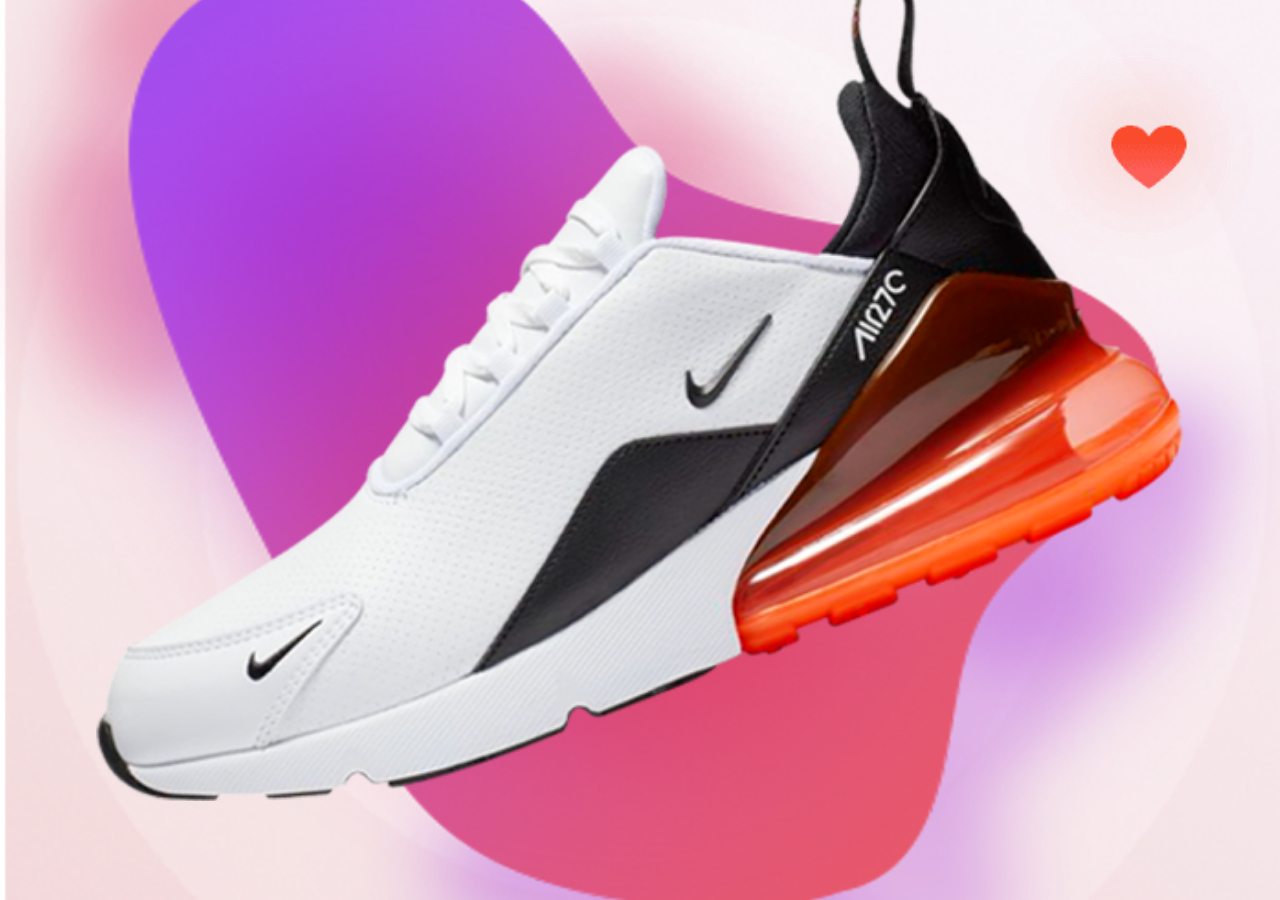
==== shoe/index.html @ 59b0e568 "commit" ====
<!doctype html>
<html lang="en" rem="750">
<head>
    <meta charset="UTF-8">
    <meta name="viewport"
          content="width=device-width, user-scalable=no, initial-scale=1.0, maximum-scale=1.0, minimum-scale=1.0">
    <meta http-equiv="X-UA-Compatible" content="ie=edge">
    <title>NIKE运动鞋</title>
    <link rel="stylesheet" href="css/swiper.css">
    <link rel="stylesheet" href="css/animate.min.css">
    <Link rel="stylesheet" href="css/index.css">
    <link rel="stylesheet" href="css/u-reset.min.css">
    <style>
        
    
    </style>
</head>
<body>
<div class="swiper-container">
    <div class="swiper-wrapper">

        <div class="swiper-slide slide1" >

            <img src="img/fav.png" class="fav ani" 
            swiper-animate-effect="zoomIn"
            swiper-animate-duration="0.2s">
            <img src="img/鞋.png" class="xie shoes ani" swiper-animate-effect="rollIn"
            swiper-animate-duration="0.5s"
            swiper-animate-delay="0.4s">
            <img src="img/back.png" class="back block ani"
            swiper-animate-effect="zoomIn"
            swiper-animate-duration="0.5s">
            <div class="arrow" style="font-size:16px;">∨</div>
        </div>
        <div class="swiper-slide slide2">
            <img src="img/zhuangshi2.png" class="title ani"
            swiper-animate-effect="bounceInDown"
            swiper-animate-duration="0.3s">
            <img src="img/slide2/shoes.png" class="shoes ani"
            swiper-animate-effect="rollIn"
            swiper-animate-duration="0.3s"
            swiper-animate-delay="0.4s">
            <div class="tool-box">
                <div class="arrow">∨</div>
                <div class="line"></div>
                <h4 class="sub-title">远离枯燥的旧式人生</h4>
                <h2 class="title2">做个自由自在的野孩子</h2>
                <p class="desc">Keep away from the dull old-fationed life,be a<br> free wild child!</p>
            </div>
        </div>
        <div class="swiper-slide">

            
        </div>
        <div class="swiper-slide">
        </div>
    </div>
</div>
<script src="js/swiper.min.js"></script>
<script src="js/swiper.animate1.0.3.min.js"></script>
<script>

    var swiper = new Swiper('.swiper-container',{
    	direction:"vertical",
    	height:window.innerHeight,
    	on:{
      init: function(){
        swiperAnimateCache(this); //隐藏动画元素 
        swiperAnimate(this); //初始化完成开始动画
      }, 
      slideChangeTransitionEnd: function(){ 
        swiperAnimate(this); //每个slide切换结束时也运行当前slide动画
        //this.slides.eq(this.activeIndex).find('.ani').removeClass('ani'); 动画只展现一次，去除ani类名
      } 
    }
    });
</script>
</body>
</html>
---- shoe/css/index.css ----
/*公共样式 开始*/
html{
	overflow: hidden;
}
.line{
	width:0.52rem;
	height: 0.09rem;
	border-radius: 0.09rem;
	background-image: linear-gradient(0deg,#fc666e 0%,#f9461f 100%);
}
.arrow{
	width:0.66rem;
	height: 0.66rem;
	border-radius: 50%;
	text-align: center;
	line-height: 0.66rem;
	color: #fff;
	background-image: linear-gradient(0deg,#fc666e 0%,#f9461f 100%);
	border: 0.07rem solid rgba(255,255,255,0.8);
	position: absolute;
	margin: auto;
	left: 0;
	right: 0;
	bottom: 0.2rem;
/*引用动画*/
animation: arrowfadein 1s ease alternate infinite;
-webkit-animation:arrowfadein 1s ease alternate infinite;
}

/*定义动画*/
@keyframes arrowfadein {
	0%{
		opacity: 1;
		transform:translateY(0rem)
		-webkit-transform:translateY(0rem);
	}
	100%{
		opacity: 0.3;
		transform:translateY(-0.2rem)
		-webkit-transform:translateY(-0.2rem);
	}
}
.swiper-slide .title{
	margin-top: 0.7rem;
	margin-left: 0.6rem;
	width: 1.65rem;
}
/*公共样式 结束*/
*{
	padding: 0;
	margin: 0 auto;
	font-size: 16px;
}
.swiper-container {
	width: 100vw;
	height: 100vh;
}
/* .swiper-slide{
	text-align: center;
	font-size: 100px;
} */

/*slide1 开始*/
.slide1{
	background:url(../img/bk.png) no-repeat center center/cover;
}
.xie {
	position: absolute;
	left: 43px;
	top: 130px;
	width: 85vw;
	height: 65vw;
	z-index: 5;
}
.back {
	position: absolute;
	left: 0px;
	top: 90px;
	width: 100vw;
	height: 100vw;
	z-index: 3;
}
.slide1 .fav{
	float: right;
	width: 1.53rem;
	margin-top: 18px;
	margin-right: 10px;
	z-index: 9;
}
.slide1 .block{
	position:absolute;
	/* width:5.57rem; */
	margin:auto;
	left:0;
	right:0;
	bottom:0;
	top:0;
}
.slide1 .quanquan{
	position:absolute;
	width:9.77rem;
	margin:auto;
	left:50%;
	margin-left: -4.885rem;
	right:0;
	bottom:0;
	top:0;
	z-index: 10;
}
.slide1 .shoes{
	position:absolute;
	/* width:6.94rem; */
	margin:auto;
	left:0;
	right:0;
	bottom:0;
	top:-130px;
}
.slide1 .title1{
	position:absolute;
	top: 9.23rem;
	left: 0.6rem;
	width:2.81rem;
}
.slide1 .gongyi{
	position:absolute;
	width:1.32rem;
	left: 0.6rem;
	top: 11.4rem;
}
.slide1 .price{
	position:absolute;
	width:1.88rem;
	right: 0.6rem;
	top:11.4rem;
}
/*slide1 结束*/
/*slide2 开始*/
.slide2{
	background:url(../img/slide2/bg.png) no-repeat center center/cover;
}
.slide2 .shoes{
	position:absolute;
	width:6.83rem;
	margin:auto;
	left:0;
	right:0;
	top:3.25rem;
}
.slide2 .tool-box{
	/*margin:上下左右;*/
	/*margin:上下 左右;*/
	/*margin:上 左右 下;*/
	/*margin:上 右 下 左;*/
	margin:0 0.3rem;
	width: calc(100% - 0.6rem);
	height: 4.71rem;
	background: #fff;
	position: absolute;
	bottom: 0;
	border-radius: 0.2rem 0.2rem 0 0;
}
.slide2 .arrow{
	bottom: 4.31rem;
}
.slide2 .line{
	margin: 0.95rem 0 0 0.3rem
}
.slide2 .sub-title{
	font-size: 0.4rem;
	color: #828282;
	margin: 0.47rem 0 0 0.3rem;
}
.slide2 .title2{
	font-size: 0.5rem;
	color: #434343;
	margin: 0.1rem 0 0 0.3rem;
	font-weight:bold; 
}
.slide2 .desc{
	font-size: 0.18rem;
	color: #828282;
	margin: 0.59rem 0 0 0.3rem;
	line-height:0.3rem; 
}
/*slide2 结束*/
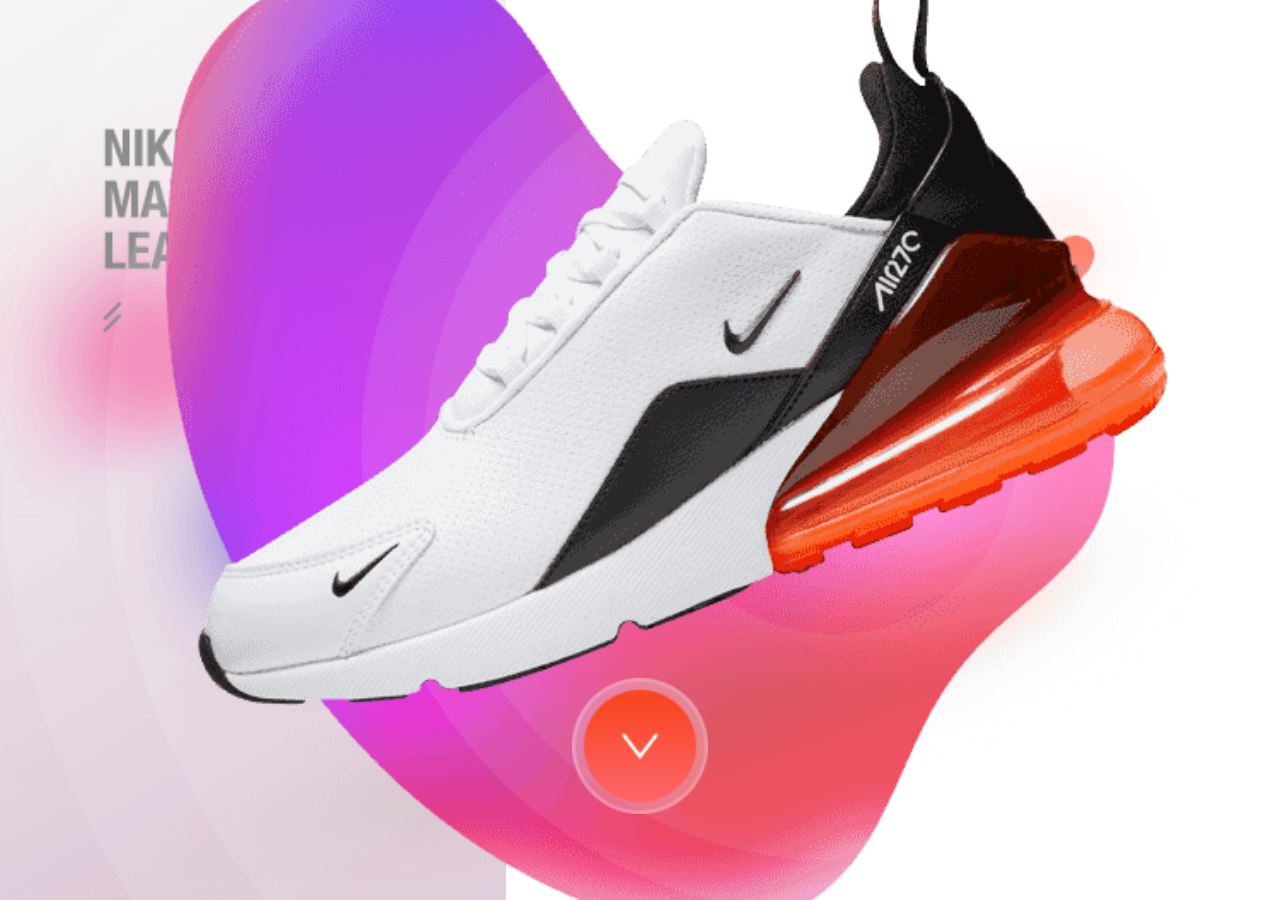
==== commit 624b936e: "shoe提交" ====
--- a/shoe/index.html
+++ b/shoe/index.html
@@ -5,75 +5,94 @@
     <meta name="viewport"
           content="width=device-width, user-scalable=no, initial-scale=1.0, maximum-scale=1.0, minimum-scale=1.0">
     <meta http-equiv="X-UA-Compatible" content="ie=edge">
-    <title>NIKE运动鞋</title>
+    <title>Document</title>
     <link rel="stylesheet" href="css/swiper.css">
+    <link rel="stylesheet" href="css/u-reset.min.css">
     <link rel="stylesheet" href="css/animate.min.css">
-    <Link rel="stylesheet" href="css/index.css">
-    <link rel="stylesheet" href="css/u-reset.min.css">
-    <style>
-        
-    
-    </style>
+    <link rel="stylesheet" href="css/index.css">
+    <script src="js/swiper.min.js"></script>
+    <script src="js/swiper.animate.min.js"></script>
+    <script src="js/index.js"></script>
 </head>
 <body>
 <div class="swiper-container">
     <div class="swiper-wrapper">
+        <div class="swiper-slide one">
+            <div class="zhuangshi ani" swiper-animate-effect="fadeInUp" swiper-animate-duration="1s"></div>
+            <div class="fav ani" swiper-animate-effect="flash" swiper-animate-duration="1s"
+                 swiper-animate-delay="0.5s" ></div>
+            <div class="block ani" swiper-animate-effect="fadeIn" swiper-animate-duration="1s"
+                 swiper-animate-delay="0.5s" ></div>
+            <div class="gongyi"></div>
+            <div class="price"></div>
+            <div class="quanquan"></div>
+            <div class="shoes ani" swiper-animate-effect="bounceInLeft" swiper-animate-duration="1s"
+                 swiper-animate-delay="0.5s" ></div>
+            <div class="title"></div>
 
-        <div class="swiper-slide slide1" >
 
-            <img src="img/fav.png" class="fav ani" 
-            swiper-animate-effect="zoomIn"
-            swiper-animate-duration="0.2s">
-            <img src="img/鞋.png" class="xie shoes ani" swiper-animate-effect="rollIn"
-            swiper-animate-duration="0.5s"
-            swiper-animate-delay="0.4s">
-            <img src="img/back.png" class="back block ani"
-            swiper-animate-effect="zoomIn"
-            swiper-animate-duration="0.5s">
-            <div class="arrow" style="font-size:16px;">∨</div>
         </div>
-        <div class="swiper-slide slide2">
-            <img src="img/zhuangshi2.png" class="title ani"
-            swiper-animate-effect="bounceInDown"
-            swiper-animate-duration="0.3s">
-            <img src="img/slide2/shoes.png" class="shoes ani"
-            swiper-animate-effect="rollIn"
-            swiper-animate-duration="0.3s"
-            swiper-animate-delay="0.4s">
-            <div class="tool-box">
-                <div class="arrow">∨</div>
-                <div class="line"></div>
-                <h4 class="sub-title">远离枯燥的旧式人生</h4>
-                <h2 class="title2">做个自由自在的野孩子</h2>
-                <p class="desc">Keep away from the dull old-fationed life,be a<br> free wild child!</p>
-            </div>
+        <div class="swiper-slide two">
+            <div class="zhuangshi2 ani" swiper-animate-effect="fadeInUp" swiper-animate-duration="1s"></div>
+            <div class="shoes2 ani" swiper-animate-effect="bounceInLeft" swiper-animate-duration="1s"
+                 swiper-animate-delay="0.5s" ></div>
+            <div class="miaoshu ani" swiper-animate-effect="fadeInUp" swiper-animate-duration="1s"></div>
         </div>
-        <div class="swiper-slide">
-
-            
+        <div class="swiper-slide three">
+            <div class="zhuangshi3 ani" swiper-animate-effect="fadeInUp" swiper-animate-duration="1s"></div>
+            <div class="shoes3 ani" swiper-animate-effect="bounceInLeft" swiper-animate-duration="1s"
+                 swiper-animate-delay="0.5s" ></div>
+            <div class="miaoshu3 ani" swiper-animate-effect="fadeInUp" swiper-animate-duration="1s"></div>
         </div>
-        <div class="swiper-slide">
+        <div class="swiper-slide four">
+            <div class="bg4"></div>
+            <div class="zhuangshi4 ani" swiper-animate-effect="fadeInUp" swiper-animate-duration="1s"></div>
+            <div class="up ani" swiper-animate-effect="fadeInUp" swiper-animate-duration="1s"></div>
+            <div class="shoes4 ani" swiper-animate-effect="bounceInLeft" swiper-animate-duration="1s"
+                 swiper-animate-delay="0.5s" ></div>
+            <div class="bg44"></div>
+            <div class="miaoshu4 ani" swiper-animate-effect="fadeInUp" swiper-animate-duration="1s"></div>
+        </div>
+        <div class="swiper-slide five">
+            <div class="zhuangshi5 ani" swiper-animate-effect="fadeInUp" swiper-animate-duration="1s"></div>
+            <div class="shoes5 ani" swiper-animate-effect="bounceInLeft" swiper-animate-duration="1s"
+                 swiper-animate-delay="0.5s" ></div>
+            <div class="miaoshu5 ani" swiper-animate-effect="fadeInUp" swiper-animate-duration="1s"></div>
+        </div>
+        <div class="swiper-slide six">
+            <div class="zhuangshi6 ani" swiper-animate-effect="fadeInUp" swiper-animate-duration="1s"></div>
+            <div class="video-box">
+                <video src="images/slide6/video/shoes.mp4" controls></video></div>
+            <div class="shoes66 ani" swiper-animate-effect="bounceInLeft" swiper-animate-duration="1s"
+                 swiper-animate-delay="0.5s" ></div>
+            <div class="miaoshu6 ani" swiper-animate-effect="fadeInUp" swiper-animate-duration="1s"></div>
+        </div>
+        <div class="swiper-slide seven">
+            <div class="zhuangshi7 ani" swiper-animate-effect="fadeInUp" swiper-animate-duration="1s"></div>
+            <div class="shushidu ani" swiper-animate-effect="bounceInLeft" swiper-animate-duration="1s"
+                 swiper-animate-delay="0.5s" ></div>
+            <div class="options ani" swiper-animate-effect="bounceInLeft" swiper-animate-duration="1s"
+                 swiper-animate-delay="0.5s" ></div>
+            <div class="miaoshu7 ani" swiper-animate-effect="fadeInUp" swiper-animate-duration="1s"></div>
+        </div>
+        <div class="swiper-slide eight">
+            <div class="banner1 ani" swiper-animate-effect="fadeInUp" swiper-animate-duration="1s"></div>
+            <div class="zhuangshi8 ani" swiper-animate-effect="fadeInUp" swiper-animate-duration="1s"></div>
+            <div class="price8 ani" swiper-animate-effect="bounceInRight" swiper-animate-duration="1s"
+                 swiper-animate-delay="0.5s" ></div>
+            <div class="miaoshu8 ani" swiper-animate-effect="bounceInLeft" swiper-animate-duration="1s"
+                 swiper-animate-delay="0.5s" ></div>
+            <div class="choosesize ani" swiper-animate-effect="bounceInLeft" swiper-animate-duration="1s"
+                 swiper-animate-delay="0.5s" ></div>
+            <div class="size ani" swiper-animate-effect="fadeInUp" swiper-animate-duration="1s"></div>
+            <div class="fav8 ani" swiper-animate-effect="flash" swiper-animate-duration="1s"
+                 swiper-animate-delay="0.5s" ></div>
+            <div class="buy ani" swiper-animate-effect="flash" swiper-animate-duration="1s"
+                 swiper-animate-delay="0.5s" ></div>
         </div>
     </div>
 </div>
-<script src="js/swiper.min.js"></script>
-<script src="js/swiper.animate1.0.3.min.js"></script>
-<script>
-
-    var swiper = new Swiper('.swiper-container',{
-    	direction:"vertical",
-    	height:window.innerHeight,
-    	on:{
-      init: function(){
-        swiperAnimateCache(this); //隐藏动画元素 
-        swiperAnimate(this); //初始化完成开始动画
-      }, 
-      slideChangeTransitionEnd: function(){ 
-        swiperAnimate(this); //每个slide切换结束时也运行当前slide动画
-        //this.slides.eq(this.activeIndex).find('.ani').removeClass('ani'); 动画只展现一次，去除ani类名
-      } 
-    }
-    });
-</script>
+<div CLASS="arrow"></div>
+<script src="js/index.js"></script>
 </body>
 </html>--- a/shoe/css/index.css
+++ b/shoe/css/index.css
@@ -1,186 +1,401 @@
-/*公共样式 开始*/
-html{
-	overflow: hidden;
-}
-.line{
-	width:0.52rem;
-	height: 0.09rem;
-	border-radius: 0.09rem;
-	background-image: linear-gradient(0deg,#fc666e 0%,#f9461f 100%);
+.swiper-container {
+    width: 100vw;
+    height: 100vh;
+}
+.one{
+    width: 100%;height: 100%;
+    background: url("../images/slide1/bg.png") no-repeat;
+    background-size: contain;
+}
+.zhuangshi{
+    width: 1.66rem;height: 1.2rem;
+    background: url("../images/zhuangshi.png") no-repeat;
+    background-size: contain;
+    position: absolute;
+    left: 0.6rem;
+    top: 0.75rem;
+}
+.fav{
+    width: 1.53rem;height: 1.50rem;
+    background: url("../images/slide1/fav.png") no-repeat;
+    background-size: contain;
+    position: absolute;
+    right: 0.6rem;
+    top: 0.75rem;
+}
+.block{
+    width: 5.57rem;height: 5.7rem;
+    background: url("../images/slide1/block.png") no-repeat;
+    background-size: contain;
+    position: absolute;
+    right: 0rem;
+    top: 0rem;
+    left: 0rem;
+    bottom: 0rem;
+    margin: auto;
+}
+.gongyi{
+    width: 1.32rem;height: 0.65rem;
+    background: url("../images/slide1/gongyi.png") no-repeat;
+    background-size: contain;
+    position: absolute;
+    left: 0.6rem;
+    top: 11.37rem;
+}
+.price{
+    width: 1.88rem;height: 0.71rem;
+    background: url("../images/slide1/price.png") no-repeat;
+    background-size: contain;
+    position: absolute;
+    right: 0.6rem;
+    top: 11.37rem;
+}
+.quanquan {
+    width: 9.77rem;
+    height: 9.77rem;
+    background: url("../images/slide1/quanquan.png") no-repeat;
+    background-size: contain;
+    position: absolute;
+    right: 0rem;
+    top: 0rem;
+    left: 0rem;
+    bottom: 0rem;
+    margin: auto;
+}
+.shoes {
+    width: 6.94rem;
+    height: 5.73rem;
+    background: url("../images/slide1/shoes.png") no-repeat;
+    background-size: contain;
+    position: absolute;
+    right: 0rem;
+    top: 0rem;
+    left: 0rem;
+    bottom: 0rem;
+    margin: auto;
+}
+.title{
+    width: 2.51rem;height: 1.55rem;
+    background: url("../images/slide1/title.png") no-repeat;
+    background-size: contain;
+    position: absolute;
+    left: 0.6rem;
+    top: 9.21rem;
 }
 .arrow{
-	width:0.66rem;
-	height: 0.66rem;
-	border-radius: 50%;
-	text-align: center;
-	line-height: 0.66rem;
-	color: #fff;
-	background-image: linear-gradient(0deg,#fc666e 0%,#f9461f 100%);
-	border: 0.07rem solid rgba(255,255,255,0.8);
-	position: absolute;
-	margin: auto;
-	left: 0;
-	right: 0;
-	bottom: 0.2rem;
-/*引用动画*/
-animation: arrowfadein 1s ease alternate infinite;
--webkit-animation:arrowfadein 1s ease alternate infinite;
-}
-
-/*定义动画*/
-@keyframes arrowfadein {
-	0%{
-		opacity: 1;
-		transform:translateY(0rem)
-		-webkit-transform:translateY(0rem);
-	}
-	100%{
-		opacity: 0.3;
-		transform:translateY(-0.2rem)
-		-webkit-transform:translateY(-0.2rem);
-	}
-}
-.swiper-slide .title{
-	margin-top: 0.7rem;
-	margin-left: 0.6rem;
-	width: 1.65rem;
-}
-/*公共样式 结束*/
-*{
-	padding: 0;
-	margin: 0 auto;
-	font-size: 16px;
-}
-.swiper-container {
-	width: 100vw;
-	height: 100vh;
-}
-/* .swiper-slide{
-	text-align: center;
-	font-size: 100px;
-} */
-
-/*slide1 开始*/
-.slide1{
-	background:url(../img/bk.png) no-repeat center center/cover;
-}
-.xie {
-	position: absolute;
-	left: 43px;
-	top: 130px;
-	width: 85vw;
-	height: 65vw;
-	z-index: 5;
-}
-.back {
-	position: absolute;
-	left: 0px;
-	top: 90px;
-	width: 100vw;
-	height: 100vw;
-	z-index: 3;
-}
-.slide1 .fav{
-	float: right;
-	width: 1.53rem;
-	margin-top: 18px;
-	margin-right: 10px;
-	z-index: 9;
-}
-.slide1 .block{
-	position:absolute;
-	/* width:5.57rem; */
-	margin:auto;
-	left:0;
-	right:0;
-	bottom:0;
-	top:0;
-}
-.slide1 .quanquan{
-	position:absolute;
-	width:9.77rem;
-	margin:auto;
-	left:50%;
-	margin-left: -4.885rem;
-	right:0;
-	bottom:0;
-	top:0;
-	z-index: 10;
-}
-.slide1 .shoes{
-	position:absolute;
-	/* width:6.94rem; */
-	margin:auto;
-	left:0;
-	right:0;
-	bottom:0;
-	top:-130px;
-}
-.slide1 .title1{
-	position:absolute;
-	top: 9.23rem;
-	left: 0.6rem;
-	width:2.81rem;
-}
-.slide1 .gongyi{
-	position:absolute;
-	width:1.32rem;
-	left: 0.6rem;
-	top: 11.4rem;
-}
-.slide1 .price{
-	position:absolute;
-	width:1.88rem;
-	right: 0.6rem;
-	top:11.4rem;
-}
-/*slide1 结束*/
-/*slide2 开始*/
-.slide2{
-	background:url(../img/slide2/bg.png) no-repeat center center/cover;
-}
-.slide2 .shoes{
-	position:absolute;
-	width:6.83rem;
-	margin:auto;
-	left:0;
-	right:0;
-	top:3.25rem;
-}
-.slide2 .tool-box{
-	/*margin:上下左右;*/
-	/*margin:上下 左右;*/
-	/*margin:上 左右 下;*/
-	/*margin:上 右 下 左;*/
-	margin:0 0.3rem;
-	width: calc(100% - 0.6rem);
-	height: 4.71rem;
-	background: #fff;
-	position: absolute;
-	bottom: 0;
-	border-radius: 0.2rem 0.2rem 0 0;
-}
-.slide2 .arrow{
-	bottom: 4.31rem;
-}
-.slide2 .line{
-	margin: 0.95rem 0 0 0.3rem
-}
-.slide2 .sub-title{
-	font-size: 0.4rem;
-	color: #828282;
-	margin: 0.47rem 0 0 0.3rem;
-}
-.slide2 .title2{
-	font-size: 0.5rem;
-	color: #434343;
-	margin: 0.1rem 0 0 0.3rem;
-	font-weight:bold; 
-}
-.slide2 .desc{
-	font-size: 0.18rem;
-	color: #828282;
-	margin: 0.59rem 0 0 0.3rem;
-	line-height:0.3rem; 
-}
-/*slide2 结束*/+    width: 0.8rem;height: 0.8rem;
+    background: url("../images/slide1/arrow.png") no-repeat;
+    background-size: contain;
+    position: fixed;
+    bottom: 0.5rem;
+    left: 0;right: 0;
+    margin: auto;z-index: 100;
+}
+
+.two{
+    width: 100%;height: 100%;
+    background: url("../images/slide2/bg.png") no-repeat;
+    background-size: contain;
+}
+.zhuangshi2{
+    width: 1.66rem;height: 1.2rem;
+    background: url("../images/zhuangshi2.png") no-repeat;
+    background-size: contain;
+    position: absolute;
+    left: 0.6rem;
+    top: 0.75rem;
+}
+.shoes2 {
+    width: 6.83rem;
+    height: 4.82rem;
+    background: url("../images/slide2/shoes.png") no-repeat;
+    background-size: contain;
+    position: absolute;
+    right: 0rem;left: 0;
+    top: 3.25rem;
+    margin: auto;
+}
+.miaoshu{
+    width: 100%;
+    height: 100%;
+    background: url("../images/slide2/miaoshu.png") no-repeat;
+    background-size: contain;
+    position: absolute;
+    right: 0rem;left: 0;
+    top: 0rem;
+}
+
+.three{
+    width: 100%;height: 100%;
+}
+.zhuangshi3{
+    width: 1.66rem;height: 1.2rem;
+    background: url("../images/zhuangshi.png") no-repeat;
+    background-size: contain;
+    position: absolute;
+    left: 0.6rem;
+    top: 0.75rem;
+}
+.shoes3 {
+    width: 6.85rem;
+    height: 9.55rem;
+    background: url("../images/slide3/shoes.png") no-repeat;
+    background-size: contain;
+    position: absolute;
+    right: 0rem;
+    bottom: 0.5rem;
+}
+.miaoshu3{
+    width: 6.34rem;
+    height: 3.66rem;
+    background: url("../images/slide3/miaoshu3.png") no-repeat;
+    background-size: contain;
+    position: absolute;
+    left: 0.58rem;
+    top: 2.77rem;
+}
+.four{
+    width: 100%;height: 100%;
+}
+.bg4{
+    width: 7.50rem;
+    height: 6.77rem;
+    background: url("../images/slide4/bg.png") no-repeat;
+    background-size: contain;
+    position: absolute;
+    left: 0rem;
+    top: 0rem;
+}
+.zhuangshi4{
+    width: 1.66rem;height: 1.2rem;
+    background: url("../images/zhuangshi2.png") no-repeat;
+    background-size: contain;
+    position: absolute;
+    left: 0.6rem;
+    top: 0.75rem;
+}
+.up{
+    width: 6.76rem;height: 5.54rem;
+    background: url("../images/slide4/up.png") no-repeat;
+    background-size: contain;
+    position: absolute;
+    left: 0.6rem;
+    top: 1.41rem;
+}
+.shoes4{
+    width: 6.33rem;
+    height: 3.09rem;
+    background: url("../images/slide4/shoes.png") no-repeat;
+    background-size: contain;
+    position: absolute;
+    left: 0.6rem;
+    bottom: 5.88rem;
+    margin: auto;
+}
+.bg44{
+    width: 7.50rem;
+    height: 6.77rem;
+    background:rgb(255,255,255)
+    background-size: contain;
+    position: absolute;
+    left: 0rem;
+    top: 0rem;
+}
+.miaoshu4{
+    width: 6.30rem;
+    height: 4.63rem;
+    background: url("../images/slide4/miaoshu4.png") no-repeat;
+    background-size: contain;
+    position: absolute;
+    left: 0rem;
+    right: 0rem;
+    bottom: 0rem;
+    margin: auto;
+}
+
+.five{
+    width: 100%;height: 100%;
+}
+.zhuangshi5{
+    width: 1.66rem;height: 1.2rem;
+    background: url("../images/zhuangshi.png") no-repeat;
+    background-size: contain;
+    position: absolute;
+    left: 0.6rem;
+    top: 0.75rem;
+}
+.shoes5{
+    width: 7.50rem;
+    height: 8.27rem;
+    background: url("../images/slide5/shoes.png") no-repeat;
+    background-size: contain;
+    position: absolute;
+    left: 0rem;
+    top: 2rem;
+}
+.miaoshu5{
+    width: 6.25rem;
+    height: 5.25rem;
+    background: url("../images/slide5/miaoshu5.png") no-repeat;
+    background-size: contain;
+    position: absolute;
+    right: 0.6rem;
+    bottom: 0rem;
+    margin: auto;
+}
+
+.six{
+    width: 100%;height: 100%;
+}
+.zhuangshi6{
+    width: 1.66rem;height: 1.2rem;
+    background: url("../images/zhuangshi.png") no-repeat;
+    background-size: contain;
+    position: absolute;
+    left: 0.6rem;
+    top: 0.75rem;
+}
+.video-box{
+    position: absolute;
+    left: 0.5rem;top: 3rem;
+}
+.video-box video{
+
+    width: 6.3rem;height: 4.3rem;
+}
+
+.shoes66{
+    width: 6.90rem;
+    height: 4.56rem;
+    background: url("../images/slide6/shoes2.png") no-repeat;
+    background-size: contain;
+    position: absolute;
+    left: 0.3rem;
+    bottom: 1.12rem;
+}
+.miaoshu6{
+    width: 3.75rem;
+    height: 1.90rem;
+    background: url("../images/slide6/miaoshu6.png") no-repeat;
+    background-size: contain;
+    position: absolute;
+    right: 0rem;
+    top: 0rem;
+    margin: auto;
+}
+
+.seven{
+    width: 100%;height: 100%;
+}
+.zhuangshi7{
+    width: 1.66rem;height: 1.2rem;
+    background: url("../images/zhuangshi.png") no-repeat;
+    background-size: contain;
+    position: absolute;
+    left: 0.6rem;
+    top: 0.75rem;
+}
+.shushidu{
+    width: 6.90rem;
+    height: 4.09rem;
+    background: url("../images/slide7/shushidu.png") no-repeat;
+    background-size: contain;
+    position: absolute;
+    left: 0.6rem;
+    top: 3.48rem;
+}
+.options{
+    width: 6.30rem;
+    height: 3.16rem;
+    background: url("../images/slide7/options.png") no-repeat;
+    background-size: contain;
+    position: absolute;
+    left: 0.6rem;
+    bottom: 1.68rem;
+}
+.miaoshu7{
+    width: 3.75rem;
+    height: 1.90rem;
+    background: url("../images/slide7/miaoshu7.png") no-repeat;
+    background-size: contain;
+    position: absolute;
+    right: 0rem;
+    top: 0rem;
+    margin: auto;
+}
+
+.eight{
+    width: 100%;height: 100%;
+}
+.zhuangshi8{
+    width: 1.66rem;height: 1.2rem;
+    background: url("../images/zhuangshi.png") no-repeat;
+    background-size: contain;
+    position: absolute;
+    left: 0.6rem;
+    top: 0.75rem;
+}
+.banner1{
+    width: 7.50rem;
+    height: 6.92rem;
+    background: url("../images/slide8/shoes8.png") no-repeat;
+    background-size: contain;
+    position: absolute;
+    left: 0rem;
+    top: 0rem;
+}
+.price8{
+    width: 2.69rem;
+    height: 1.50rem;
+    background: url("../images/slide8/price.png") no-repeat;
+    background-size: contain;
+    position: absolute;
+    right: 0rem;
+    top: 6.92rem;
+}
+.miaoshu8{
+    width: 3.75rem;
+    height: 1.77rem;
+    background: url("../images/slide8/miaoshu8.png") no-repeat;
+    background-size: contain;
+    position: absolute;
+    left: 0.6rem;
+    top: 7.46rem;
+}
+.choosesize{
+    width: 3.75rem;
+    height: 1.01rem;
+    background: url("../images/slide8/choosesize.png") no-repeat;
+    background-size: contain;
+    position: absolute;
+    left: 0rem;
+    bottom: 3.57rem;
+    margin: auto;
+}
+.size{
+    width: 7.5rem;
+    height: 3.1rem;
+    background: url("../images/slide8/size.png") no-repeat;
+    background-size: contain;
+    position: absolute;
+    right: 0rem;
+    bottom: 0.57rem;
+}
+.fav8{
+    width: 0.88rem;
+    height: 0.88rem;
+    background: url("../images/slide8/fav.png") no-repeat;
+    background-size: contain;
+    position: absolute;
+    left: 0.6rem;
+    bottom: 1.46rem;
+}
+.buy{
+    width: 6.27rem;
+    height: 1.77rem;
+    background: url("../images/slide8/buy.png") no-repeat;
+    background-size: contain;
+    position: absolute;
+    left: 0.615rem;
+    bottom: 1.06rem;
+}
